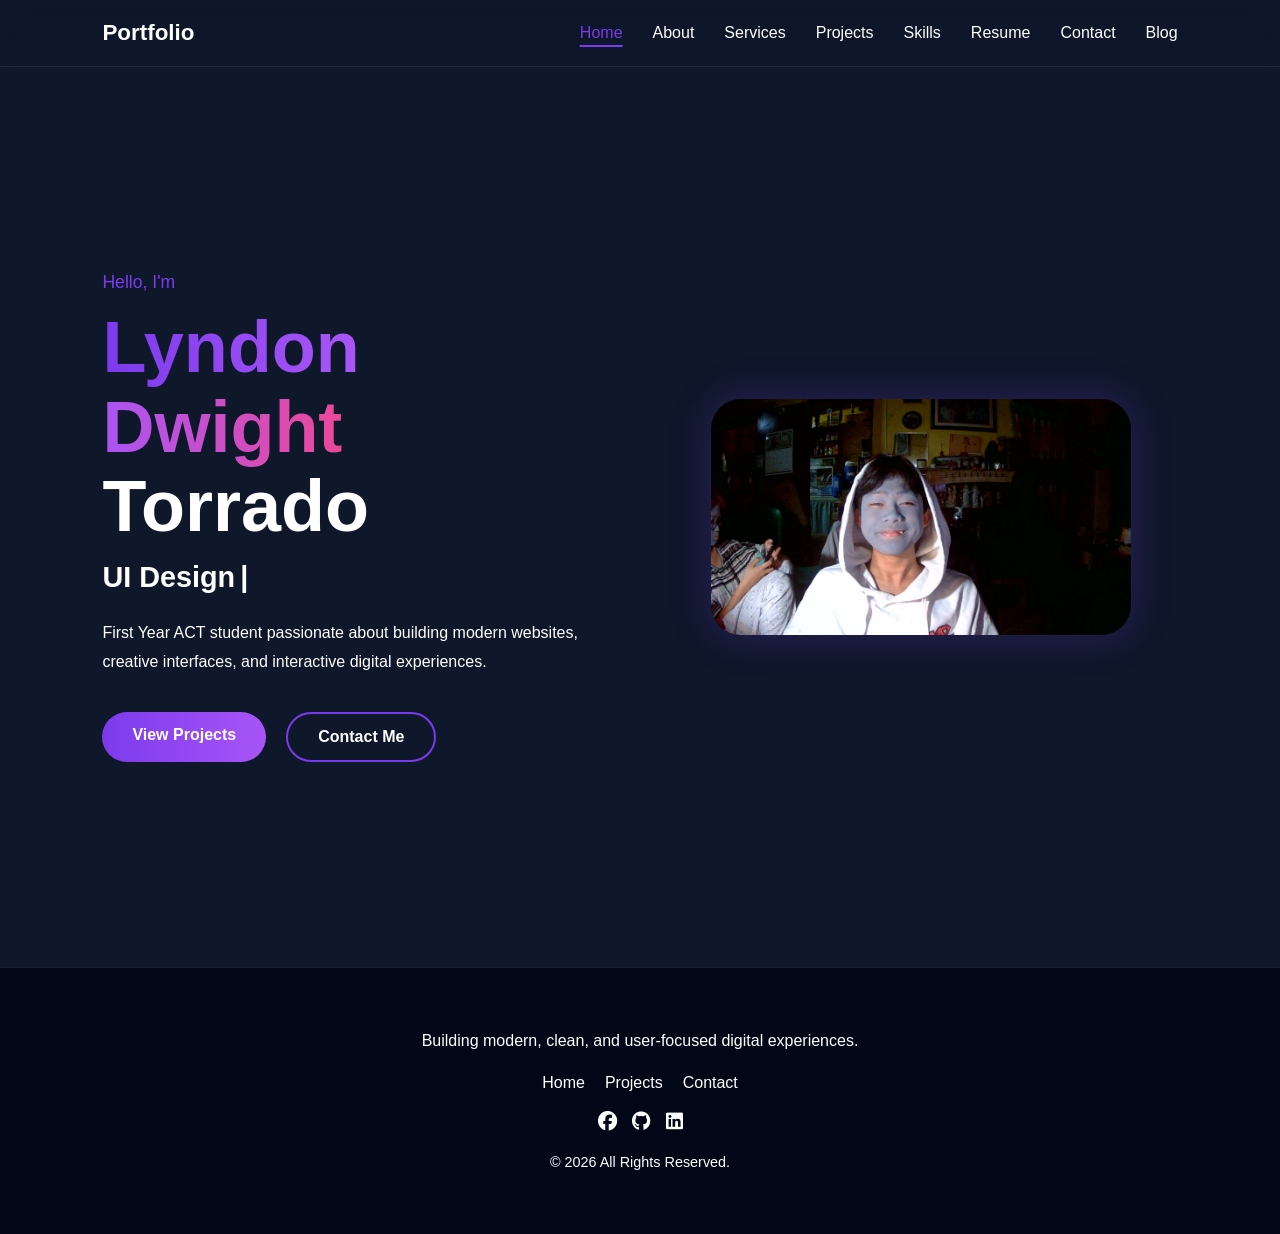
==== index.html @ 97242771 "Initial commit" ====
<!DOCTYPE html>
<html lang="en">
<head>
  <meta charset="UTF-8">
  <meta name="viewport" content="width=device-width, initial-scale=1.0">
  <title>Document</title>
  <link rel="stylesheet" href="css/index.css">
  <link rel="stylesheet" href="css/footer.css">
  <link rel="stylesheet" href="css/navbar.css">
  <link rel="stylesheet" href="css/main.css">
  <link rel="stylesheet" href="https://cdnjs.cloudflare.com/ajax/libs/font-awesome/6.5.0/css/all.min.css">
</head>
<body>

  <nav class="navbar">
    <div class="nav-logo">
        <a href="index.html">Portfolio</a>
    </div>

    <ul class="nav-menu">
        <li><a href="index.html" class="nav-link">Home</a></li>
        <li><a href="about.html" class="nav-link">About</a></li>
        <li><a href="services.html" class="nav-link">Services</a></li>
        <li><a href="projects.html" class="nav-link">Projects</a></li>
        <li><a href="skills.html" class="nav-link">Skills</a></li>
        <li><a href="resume.html" class="nav-link">Resume</a></li>
        <li><a href="contact.html" class="nav-link">Contact</a></li>
        <li><a href="blog.html">Blog</a></li>
    </ul>
  </nav>

  <section class="hero">
      <!-- LEFT SIDE -->
      <div class="hero-content">
          <p class="hero-greeting">
              Hello, I'm
          </p>

          <h1>
              <span>Lyndon Dwight</span><br>
              Torrado
          </h1>

          <h2 id="typing-text">Frontend Developer & UI Designer</h2>

          <p class="hero-description">
              First Year ACT student passionate about building modern websites,
              creative interfaces, and interactive digital experiences.
          </p>

          <div class="hero-buttons">

              <a href="projects.html" class="btn primary-btn">
                  View Projects
              </a>

              <a href="contact.html" class="btn secondary-btn">
                  Contact Me
              </a>
          </div>
      </div>

      <!-- RIGHT SIDE -->
      <div class="hero-image">
          <img src="images/profile.jpg" alt="Lyndon">
      </div>
  </section>



<footer class="footer">

    <div class="footer-content">

        <p>Building modern, clean, and user-focused digital experiences.</p>

        <div class="footer-links">
            <a href="index.html">Home</a>
            <a href="projects.html">Projects</a>
            <a href="contact.html">Contact</a>
        </div>

        <div class="footer-social">

            <i class="fa-brands fa-facebook"></i>
            <i class="fa-brands fa-github"></i>
            <i class="fa-brands fa-linkedin"></i>

        </div>

        <p class="copyright">
            © 2026 All Rights Reserved.
        </p>

    </div>

</footer>

  <script src="js/typing.js"></script>
  <script src="js/loadComponents.js"></script>
  <script src="js/navbar.js"></script>
</body>
</html>
---- css/index.css ----
/* HERO */
.hero{
    min-height: 100vh;

    padding: 0 8%;

    display: flex;
    justify-content: space-between;
    align-items: center;

    gap: 50px;

    position: relative;
}

/* LEFT SIDE */
.hero-content{
    flex: 1;
}

/* GREETING */
.hero-greeting{
    font-size: 1.1rem;

    color: var(--primary-color);

    margin-bottom: 15px;
}

/* NAME */
.hero-content h1{
    font-size: 4.5rem;

    line-height: 1.1;

    margin-bottom: 15px;
}

/* GRADIENT NAME */
.hero-content h1 span{

    background: linear-gradient(
        90deg,
        #7c3aed,
        #a855f7,
        #ec4899
    );

    background-clip: text;
    -webkit-background-clip: text;

    color: transparent;
}

/* TITLE */
.hero-content h2{
    font-size: 1.8rem;

    color: var(--gray-text);

    margin-bottom: 25px;
}

/* DESCRIPTION */
.hero-description{
    max-width: 550px;

    line-height: 1.8;

    margin-bottom: 35px;
}

/* BUTTONS */
.hero-buttons{
    display: flex;

    gap: 20px;
}

.btn{
    padding: 14px 30px;

    border-radius: 50px;

    font-weight: 600;

    transition: 0.3s ease;
}

/* PRIMARY */
.primary-btn{
    background: linear-gradient(
        90deg,
        #7c3aed,
        #a855f7
    );
}

/* SECONDARY */
.secondary-btn{
    border: 2px solid var(--primary-color);
}

/* HOVER */
.btn:hover{
    transform: translateY(-5px);

    box-shadow: 0 10px 25px rgba(124,58,237,0.3);
}

/* IMAGE */
.hero-image{
    flex: 1;

    display: flex;
    justify-content: center;

    position: relative;
}

.hero-image img{
    width: 420px;

    border-radius: 30px;

    box-shadow: 0 0 40px rgba(124,58,237,0.25);
}

#typing-text::after{
    content: "|";

    margin-left: 5px;

    animation: blink 0.8s infinite;
}

@keyframes blink{

    0%,100%{
        opacity: 1;
    }

    50%{
        opacity: 0;
    }

}
---- css/footer.css ----
/* FOOTER */
.footer{
    width: 100%;
    padding: 60px 8%;

    background: rgba(2, 6, 23, 0.9);

    border-top: 1px solid rgba(255,255,255,0.08);
}

/* CONTENT WRAPPER */
.footer-content{
    display: flex;
    flex-direction: column;
    align-items: center;
    text-align: center;

    gap: 20px;
}

/* TITLE */
.footer-content h3{
    font-size: 1.5rem;
    font-weight: 700;
}

/* TEXT */
.footer-content p{
    color: var(--gray-text);
    max-width: 500px;
    line-height: 1.6;
}

/* LINKS */
.footer-links{
    display: flex;
    gap: 20px;
}

.footer-links a{
    color: var(--light-text);
    transition: 0.3s ease;
}

.footer-links a:hover{
    color: var(--primary-color);
}

/* SOCIAL ICONS (if you add later) */
.footer-social{
    display: flex;
    gap: 15px;
}

.footer-social i{
    font-size: 1.2rem;
    cursor: pointer;
    transition: 0.3s ease;
}

.footer-social i:hover{
    color: var(--primary-color);
    transform: translateY(-3px);
}

/* COPYRIGHT */
.copyright{
    font-size: 0.9rem;
    color: var(--gray-text);
}
---- css/navbar.css ----
/* NAVBAR */
.navbar{
    width: 100%;
    padding: 20px 8%;

    display: flex;
    justify-content: space-between;
    align-items: center;

    position: sticky;
    top: 0;

    background: rgba(15, 23, 42, 0.65);

    backdrop-filter: blur(12px);
    -webkit-backdrop-filter: blur(12px);

    border-bottom: 1px solid rgba(255,255,255,0.08);

    z-index: 1000;

    transition: 0.3s ease;
}

/* LOGO */
.nav-logo a{
    font-size: 1.4rem;
    font-weight: 700;
}

/* MENU */
.nav-menu{
    display: flex;
    gap: 30px;
}

/* NAV LINKS */
.nav-menu a{
    position: relative;

    font-size: 1rem;
    font-weight: 500;

    transition: 0.3s ease;
}

/* TEXT HOVER */
.nav-menu a:hover{
    color: var(--primary-color);
}

/* UNDERLINE EFFECT */
.nav-menu a::before{
    content: "";

    position: absolute;

    width: 0;
    height: 2px;

    left: 50%;
    bottom: -6px;

    background: var(--primary-color);

    transform: translateX(-50%);

    transition: 0.3s ease;
}

/* ON HOVER */
.nav-menu a:hover::before{
    width: 100%;
}

/* SCROLL EFFECT */
.navbar.scrolled{
    padding: 15px 8%;

    background: rgba(15, 23, 42, 0.85);

    box-shadow: 0 4px 20px rgba(0,0,0,0.25);
}

.nav-link.active{
    color: var(--primary-color);
}

.nav-link.active::before{
    width: 100%;
}

.menu-toggle{
    display: none;

    font-size: 2rem;
    cursor: pointer;
}

/* MOBILE */
@media (max-width: 768px){

    .menu-toggle{
        display: block;
    }

    .nav-menu{

        position: absolute;

        top: 100%;
        left: 0;

        width: 100%;

        flex-direction: column;
        align-items: center;

        background: rgba(15,23,42,0.95);

        padding: 20px 0;

        display: none;
    }

    .nav-menu.show{
        display: flex;
    }

}
---- css/main.css ----
/* Reset */
*{
    margin: 0;
    padding: 0;
    box-sizing: border-box;
}

/* Variables */
:root{
    --primary-color: #7c3aed;
    --secondary-color: #0f172a;
    --text-color: #ffffff;
    --gray-color: #94a3b8;

    --main-font: 'Poppins', sans-serif;
}

/* Body */
body{
    background: var(--secondary-color);
    color: var(--text-color);
    font-family: var(--main-font);
    overflow-x: hidden;
}

/* Links */
a{
    text-decoration: none;
    color: inherit;
}

/* List */
ul{
    list-style: none;
}
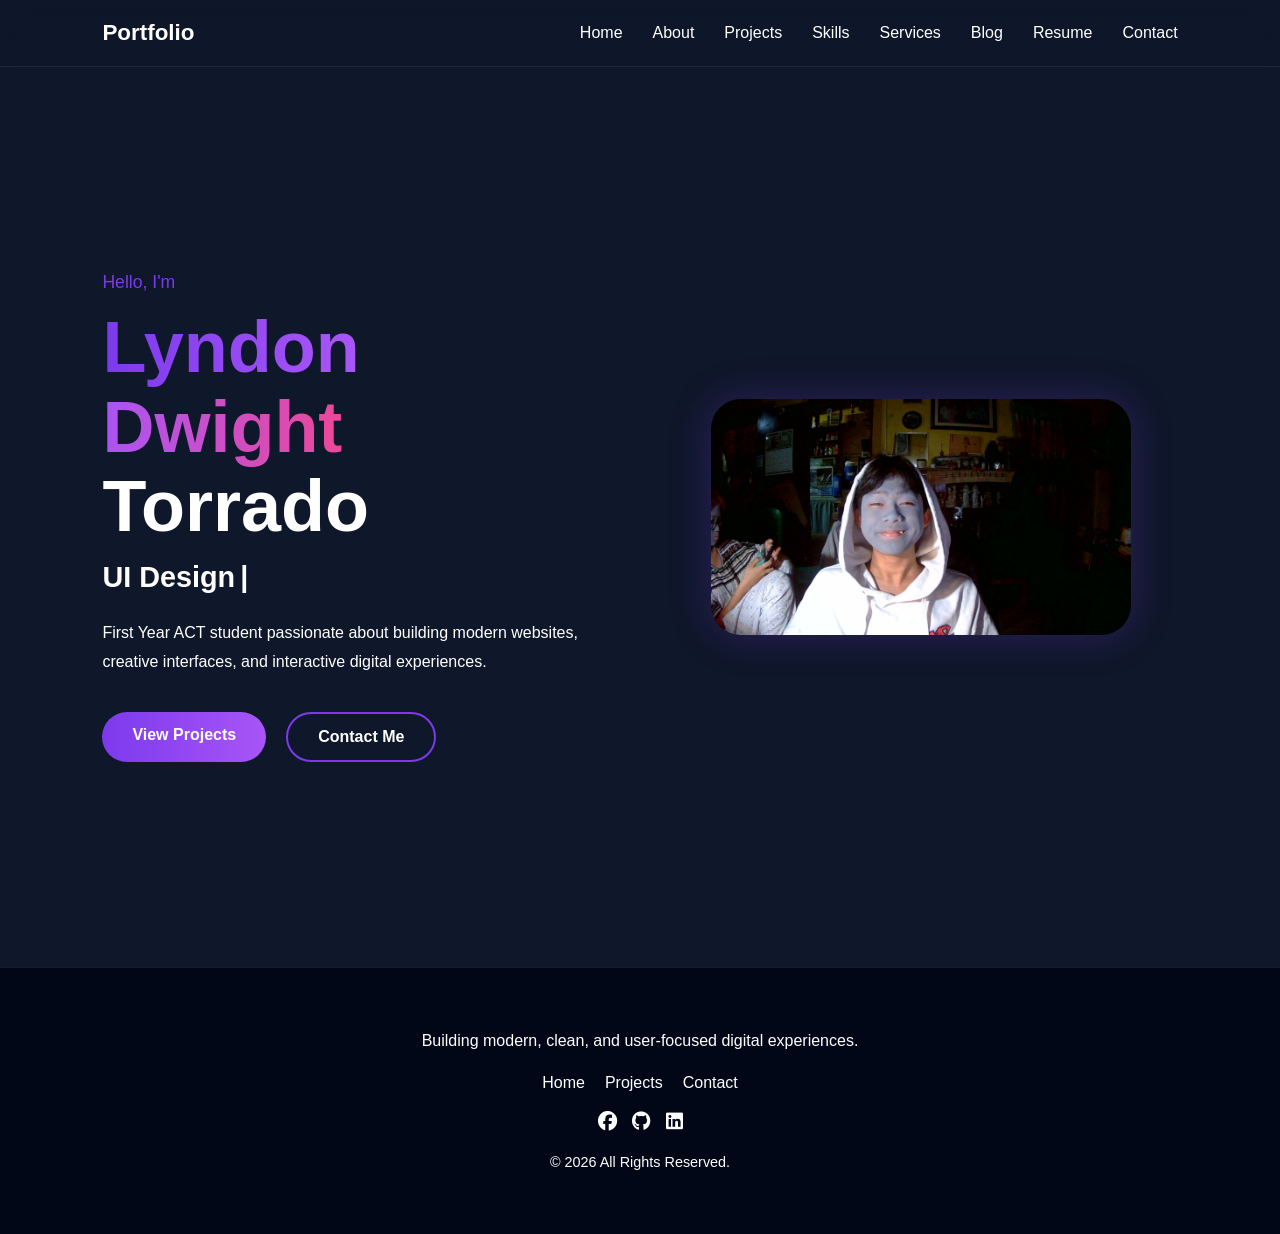
==== commit 289987d0: "navbar responsiveness" ====
--- a/index.html
+++ b/index.html
@@ -9,25 +9,32 @@
   <link rel="stylesheet" href="css/navbar.css">
   <link rel="stylesheet" href="css/main.css">
   <link rel="stylesheet" href="https://cdnjs.cloudflare.com/ajax/libs/font-awesome/6.5.0/css/all.min.css">
+  <meta name="viewport" content="width=device-width, initial-scale=1.0">
 </head>
 <body>
 
-  <nav class="navbar">
-    <div class="nav-logo">
-        <a href="index.html">Portfolio</a>
-    </div>
+    <nav class="navbar">
+        <div class="nav-logo">
+            <a href="index.html">
+                Portfolio
+            </a>
+        </div>
 
-    <ul class="nav-menu">
-        <li><a href="index.html" class="nav-link">Home</a></li>
-        <li><a href="about.html" class="nav-link">About</a></li>
-        <li><a href="services.html" class="nav-link">Services</a></li>
-        <li><a href="projects.html" class="nav-link">Projects</a></li>
-        <li><a href="skills.html" class="nav-link">Skills</a></li>
-        <li><a href="resume.html" class="nav-link">Resume</a></li>
-        <li><a href="contact.html" class="nav-link">Contact</a></li>
-        <li><a href="blog.html">Blog</a></li>
-    </ul>
-  </nav>
+        <ul class="nav-menu">
+            <li><a href="index.html">Home</a></li>
+            <li><a href="about.html">About</a></li>
+            <li><a href="projects.html">Projects</a></li>
+            <li><a href="skills.html">Skills</a></li>
+            <li><a href="services.html">Services</a></li>
+            <li><a href="blog.html">Blog</a></li>
+            <li><a href="resume.html">Resume</a></li>
+            <li><a href="contact.html">Contact</a></li>
+        </ul>
+
+        <div class="menu-toggle">
+            <i class="fa-solid fa-bars"></i>
+        </div>
+    </nav>
 
   <section class="hero">
       <!-- LEFT SIDE -->
--- a/css/navbar.css
+++ b/css/navbar.css
@@ -90,20 +90,28 @@
     width: 100%;
 }
 
+/* MENU BUTTON */
 .menu-toggle{
     display: none;
 
-    font-size: 2rem;
+    font-size: 1.8rem;
+
     cursor: pointer;
 }
 
 /* MOBILE */
 @media (max-width: 768px){
 
+    .navbar{
+        padding: 20px 5%;
+    }
+
+    /* SHOW BUTTON */
     .menu-toggle{
         display: block;
     }
 
+    /* MOBILE MENU */
     .nav-menu{
 
         position: absolute;
@@ -113,17 +121,21 @@
 
         width: 100%;
 
+        background: rgba(15,23,42,0.98);
+
         flex-direction: column;
+
         align-items: center;
 
-        background: rgba(15,23,42,0.95);
+        gap: 25px;
 
-        padding: 20px 0;
+        padding: 30px 0;
 
         display: none;
     }
 
-    .nav-menu.show{
+    /* ACTIVE MENU */
+    .nav-menu.active{
         display: flex;
     }
 
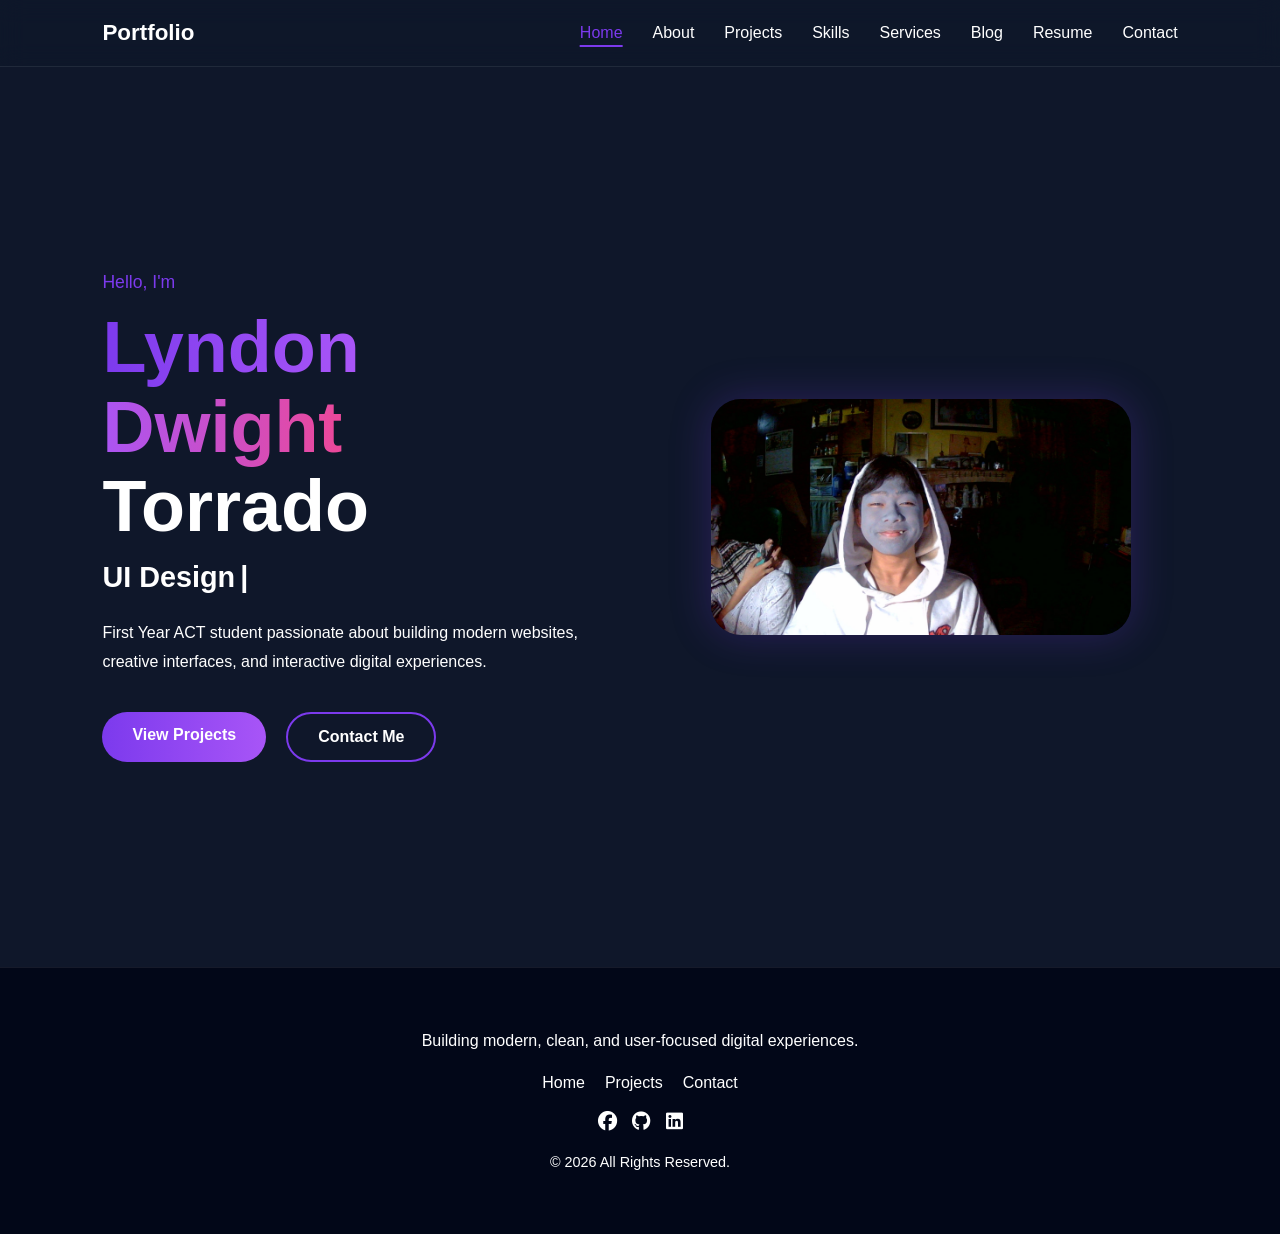
==== commit 0fc8d545: "index responsive" ====
--- a/index.html
+++ b/index.html
@@ -21,7 +21,7 @@
         </div>
 
         <ul class="nav-menu">
-            <li><a href="index.html">Home</a></li>
+            <li><a href="index.html" class="nav-link">Home</a></li>
             <li><a href="about.html">About</a></li>
             <li><a href="projects.html">Projects</a></li>
             <li><a href="skills.html">Skills</a></li>
--- a/css/index.css
+++ b/css/index.css
@@ -144,4 +144,54 @@
         opacity: 0;
     }
 
+}
+
+@media (max-width: 768px){
+
+    .hero{
+
+        flex-direction: column-reverse;
+
+        justify-content: center;
+
+        text-align: center;
+
+        padding: 120px 8% 60px;
+
+    }
+
+    .hero-content h1{
+
+        font-size: 3rem;
+
+    }
+
+    .hero-content h2{
+
+        font-size: 1.3rem;
+
+    }
+
+    .hero-description{
+
+        max-width: 100%;
+
+    }
+
+    /* BUTTONS */
+    .hero-buttons{
+
+        justify-content: center;
+
+        flex-wrap: wrap;
+
+    }
+
+    /* IMAGE */
+    .hero-image img{
+
+        width: 280px;
+
+    }
+
 }
--- a/css/navbar.css
+++ b/css/navbar.css
@@ -22,19 +22,19 @@
     transition: 0.3s ease;
 }
 
-/* LOGO */
+
 .nav-logo a{
     font-size: 1.4rem;
     font-weight: 700;
 }
 
-/* MENU */
+
 .nav-menu{
     display: flex;
     gap: 30px;
 }
 
-/* NAV LINKS */
+
 .nav-menu a{
     position: relative;
 
@@ -44,12 +44,11 @@
     transition: 0.3s ease;
 }
 
-/* TEXT HOVER */
+
 .nav-menu a:hover{
     color: var(--primary-color);
 }
 
-/* UNDERLINE EFFECT */
 .nav-menu a::before{
     content: "";
 
@@ -68,12 +67,11 @@
     transition: 0.3s ease;
 }
 
-/* ON HOVER */
+
 .nav-menu a:hover::before{
     width: 100%;
 }
 
-/* SCROLL EFFECT */
 .navbar.scrolled{
     padding: 15px 8%;
 
@@ -90,7 +88,6 @@
     width: 100%;
 }
 
-/* MENU BUTTON */
 .menu-toggle{
     display: none;
 
@@ -99,44 +96,102 @@
     cursor: pointer;
 }
 
+
 /* MOBILE */
 @media (max-width: 768px){
 
     .navbar{
-        padding: 20px 5%;
+
+        display: contents;
+        
+        background: transparent;
+
+        backdrop-filter: none;
+
+        box-shadow: none;
+
+        justify-content: flex-end;
+
+        padding: 25px 5%;
+        
+        border: none;
     }
 
-    /* SHOW BUTTON */
-    .menu-toggle{
-        display: block;
+    /* HIDE LOGO */
+    .nav-logo{
+        display: none;
     }
 
-    /* MOBILE MENU */
+
+    .menu-toggle{
+
+        display: flex;
+
+        justify-content: center;
+        align-items: center;
+
+        position: fixed;
+
+        top: 20px;
+        right: 20px;
+
+        width: 50px;
+        height: 50px;
+
+        border-radius: 12px;
+
+        background: rgba(255,255,255,0.05);
+
+        border: 1px solid rgba(255,255,255,0.08);
+
+        backdrop-filter: blur(10px);
+
+        font-size: 1.5rem;
+
+        cursor: pointer;
+
+        z-index: 1001;
+
+    }
+
     .nav-menu{
 
-        position: absolute;
+        position: fixed;
 
-        top: 100%;
-        left: 0;
+        top: 0;
+        left: -100%;
 
-        width: 100%;
+        width: 200px;
+        height: 100vh;
 
-        background: rgba(15,23,42,0.98);
+        background: rgba(15,23,42,0.75);
+
+        backdrop-filter: blur(20px);
+
+        border-right: 1px solid rgba(255,255,255,0.08);
 
         flex-direction: column;
 
+        justify-content: center;
         align-items: center;
 
-        gap: 25px;
+        gap: 35px;
 
-        padding: 30px 0;
+        transition: 0.4s ease;
 
-        display: none;
+        z-index: 1000;
     }
 
-    /* ACTIVE MENU */
+    /* SHOW MENU */
     .nav-menu.active{
-        display: flex;
+        left: 0;
+    }
+
+    /* LINKS */
+    .nav-link{
+
+        font-size: 1.1rem;
+
     }
 
 }
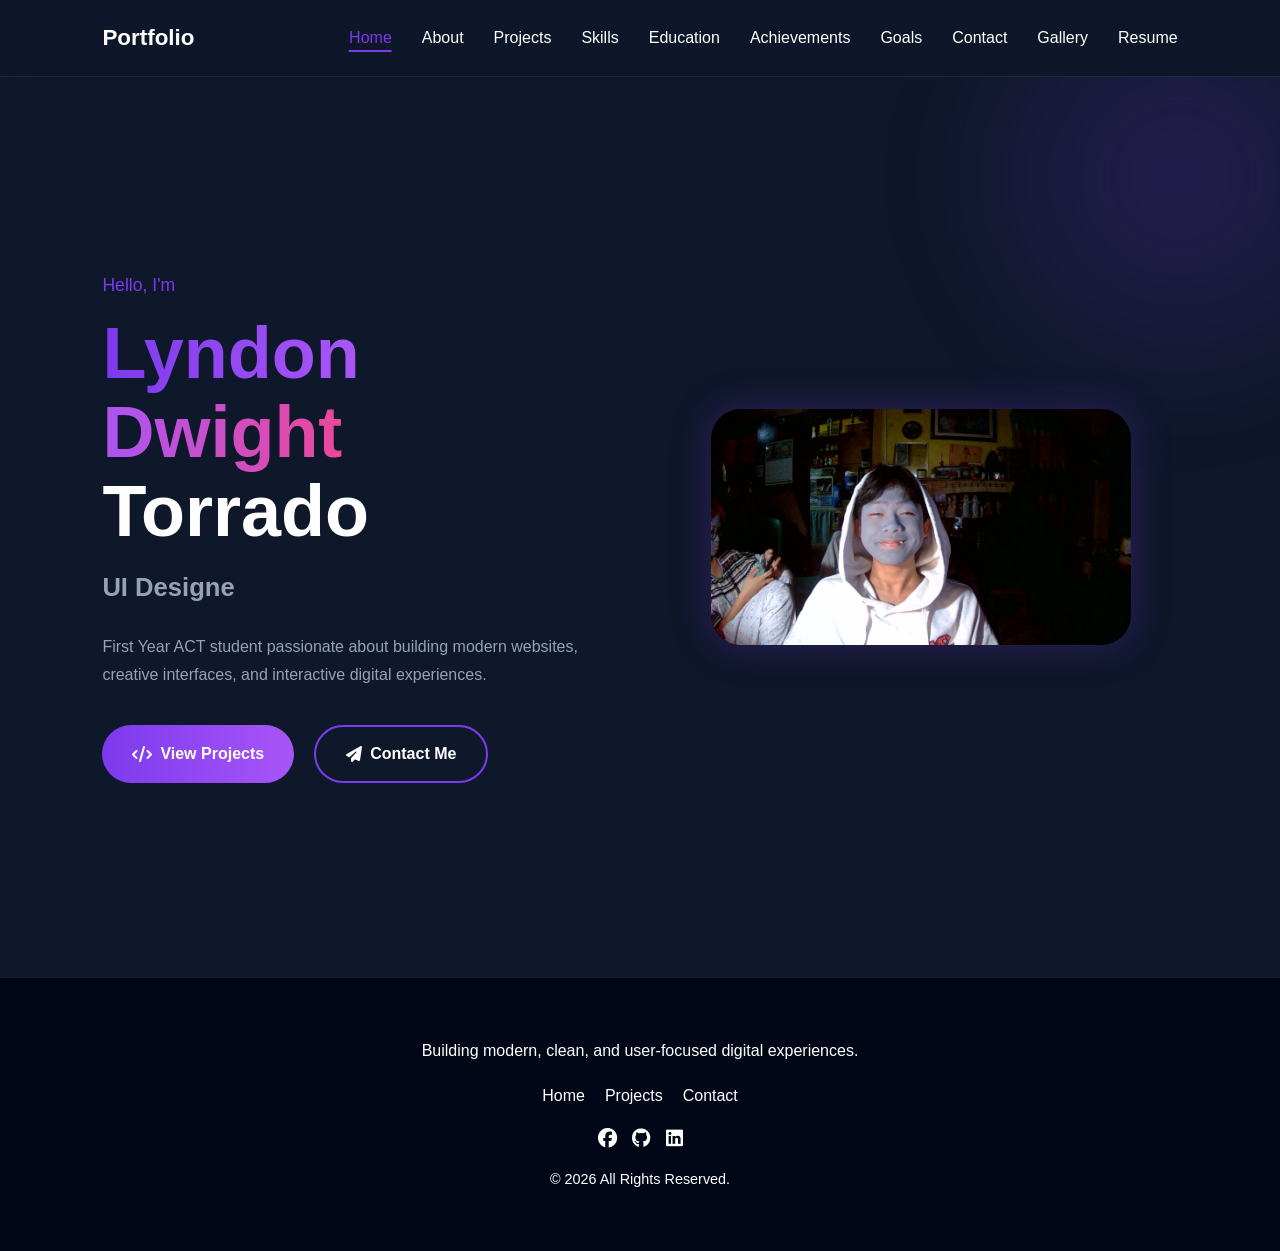
==== commit 4ecd1472: "finals" ====
--- a/index.html
+++ b/index.html
@@ -3,78 +3,89 @@
 <head>
   <meta charset="UTF-8">
   <meta name="viewport" content="width=device-width, initial-scale=1.0">
-  <title>Document</title>
+  <title>Home | Portfolio</title>
+
   <link rel="stylesheet" href="css/index.css">
   <link rel="stylesheet" href="css/footer.css">
   <link rel="stylesheet" href="css/navbar.css">
   <link rel="stylesheet" href="css/main.css">
+
   <link rel="stylesheet" href="https://cdnjs.cloudflare.com/ajax/libs/font-awesome/6.5.0/css/all.min.css">
-  <meta name="viewport" content="width=device-width, initial-scale=1.0">
 </head>
+
 <body>
 
-    <nav class="navbar">
-        <div class="nav-logo">
-            <a href="index.html">
-                Portfolio
+<!-- NAVBAR -->
+<nav class="navbar">
+    <div class="nav-logo">
+        <a href="index.html">Portfolio</a>
+    </div>
+
+    <ul class="nav-menu">
+        <li><a href="index.html" class="nav-link active">Home</a></li>
+        <li><a href="about.html">About</a></li>
+        <li><a href="projects.html">Projects</a></li>
+        <li><a href="skills.html">Skills</a></li>
+        <li><a href="education.html">Education</a></li>
+        <li><a href="achievements.html">Achievements</a></li>
+        <li><a href="goals.html">Goals</a></li>
+        <li><a href="contact.html">Contact</a></li>
+        <li><a href="gallery.html">Gallery</a></li>
+        <li><a href="resume.html">Resume</a></li>
+    </ul>
+
+    <div class="menu-toggle">
+        <i class="fa-solid fa-bars"></i>
+    </div>
+</nav>
+
+<!-- HERO -->
+<section class="hero">
+
+    <!-- BACKGROUND GLOW -->
+    <div class="hero-bg"></div>
+
+    <!-- LEFT -->
+    <div class="hero-content">
+
+        <p class="hero-greeting">Hello, I'm</p>
+
+        <h1>
+            <span>Lyndon Dwight</span><br>
+            Torrado
+        </h1>
+
+        <h2 id="typing-text" data-words="Frontend Developer|UI Designer|Student Developer"></h2>
+
+        <p class="hero-description">
+            First Year ACT student passionate about building modern websites,
+            creative interfaces, and interactive digital experiences.
+        </p>
+
+        <div class="hero-buttons">
+
+            <a href="projects.html" class="btn primary-btn">
+                <i class="fa-solid fa-code"></i>
+                View Projects
             </a>
+
+            <a href="contact.html" class="btn secondary-btn">
+                <i class="fa-solid fa-paper-plane"></i>
+                Contact Me
+            </a>
+
         </div>
 
-        <ul class="nav-menu">
-            <li><a href="index.html" class="nav-link">Home</a></li>
-            <li><a href="about.html">About</a></li>
-            <li><a href="projects.html">Projects</a></li>
-            <li><a href="skills.html">Skills</a></li>
-            <li><a href="services.html">Services</a></li>
-            <li><a href="blog.html">Blog</a></li>
-            <li><a href="resume.html">Resume</a></li>
-            <li><a href="contact.html">Contact</a></li>
-        </ul>
+    </div>
 
-        <div class="menu-toggle">
-            <i class="fa-solid fa-bars"></i>
-        </div>
-    </nav>
+    <!-- RIGHT -->
+    <div class="hero-image">
+        <img src="images/profile.jpg" alt="Lyndon">
+    </div>
 
-  <section class="hero">
-      <!-- LEFT SIDE -->
-      <div class="hero-content">
-          <p class="hero-greeting">
-              Hello, I'm
-          </p>
+</section>
 
-          <h1>
-              <span>Lyndon Dwight</span><br>
-              Torrado
-          </h1>
-
-          <h2 id="typing-text">Frontend Developer & UI Designer</h2>
-
-          <p class="hero-description">
-              First Year ACT student passionate about building modern websites,
-              creative interfaces, and interactive digital experiences.
-          </p>
-
-          <div class="hero-buttons">
-
-              <a href="projects.html" class="btn primary-btn">
-                  View Projects
-              </a>
-
-              <a href="contact.html" class="btn secondary-btn">
-                  Contact Me
-              </a>
-          </div>
-      </div>
-
-      <!-- RIGHT SIDE -->
-      <div class="hero-image">
-          <img src="images/profile.jpg" alt="Lyndon">
-      </div>
-  </section>
-
-
-
+<!-- FOOTER -->
 <footer class="footer">
 
     <div class="footer-content">
@@ -88,23 +99,19 @@
         </div>
 
         <div class="footer-social">
-
             <i class="fa-brands fa-facebook"></i>
             <i class="fa-brands fa-github"></i>
             <i class="fa-brands fa-linkedin"></i>
-
         </div>
 
-        <p class="copyright">
-            © 2026 All Rights Reserved.
-        </p>
+        <p class="copyright">© 2026 All Rights Reserved.</p>
 
     </div>
 
 </footer>
 
-  <script src="js/typing.js"></script>
-  <script src="js/loadComponents.js"></script>
-  <script src="js/navbar.js"></script>
+<script src="js/typing.js"></script>
+<script src="js/navbar.js"></script>
+
 </body>
 </html>
--- a/css/index.css
+++ b/css/index.css
@@ -11,187 +11,135 @@
     gap: 50px;
 
     position: relative;
+    overflow: hidden;
 }
 
-/* LEFT SIDE */
+/* BACKGROUND GLOW */
+.hero-bg{
+    position: absolute;
+    width: 600px;
+    height: 600px;
+
+    background: radial-gradient(circle, rgba(124,58,237,0.2), transparent 60%);
+    top: -200px;
+    right: -200px;
+
+    filter: blur(40px);
+    z-index: 0;
+}
+
+/* LEFT */
 .hero-content{
     flex: 1;
+    z-index: 1;
 }
 
 /* GREETING */
 .hero-greeting{
     font-size: 1.1rem;
-
     color: var(--primary-color);
-
     margin-bottom: 15px;
 }
 
 /* NAME */
 .hero-content h1{
     font-size: 4.5rem;
-
     line-height: 1.1;
-
     margin-bottom: 15px;
 }
 
 /* GRADIENT NAME */
 .hero-content h1 span{
-
-    background: linear-gradient(
-        90deg,
-        #7c3aed,
-        #a855f7,
-        #ec4899
-    );
-
+    background: linear-gradient(90deg,#7c3aed,#a855f7,#ec4899);
     background-clip: text;
     -webkit-background-clip: text;
-
     color: transparent;
 }
 
-/* TITLE */
+/* TYPING */
 .hero-content h2{
-    font-size: 1.8rem;
-
-    color: var(--gray-text);
-
+    font-size: 1.6rem;
+    color: var(--gray-color);
     margin-bottom: 25px;
+    min-height: 30px;
 }
 
 /* DESCRIPTION */
 .hero-description{
     max-width: 550px;
-
     line-height: 1.8;
-
     margin-bottom: 35px;
+    color: var(--gray-color);
 }
 
 /* BUTTONS */
 .hero-buttons{
     display: flex;
-
     gap: 20px;
 }
 
+/* BUTTON BASE */
 .btn{
     padding: 14px 30px;
-
     border-radius: 50px;
-
     font-weight: 600;
-
     transition: 0.3s ease;
+    display: inline-flex;
+    align-items: center;
+    gap: 8px;
 }
 
 /* PRIMARY */
 .primary-btn{
-    background: linear-gradient(
-        90deg,
-        #7c3aed,
-        #a855f7
-    );
+    background: linear-gradient(90deg,#7c3aed,#a855f7);
+    color: white;
 }
 
 /* SECONDARY */
 .secondary-btn{
     border: 2px solid var(--primary-color);
+    color: white;
 }
 
 /* HOVER */
 .btn:hover{
     transform: translateY(-5px);
-
     box-shadow: 0 10px 25px rgba(124,58,237,0.3);
 }
 
 /* IMAGE */
 .hero-image{
     flex: 1;
-
     display: flex;
     justify-content: center;
-
-    position: relative;
+    z-index: 1;
 }
 
 .hero-image img{
     width: 420px;
-
     border-radius: 30px;
-
     box-shadow: 0 0 40px rgba(124,58,237,0.25);
 }
 
-#typing-text::after{
-    content: "|";
-
-    margin-left: 5px;
-
-    animation: blink 0.8s infinite;
-}
-
-@keyframes blink{
-
-    0%,100%{
-        opacity: 1;
-    }
-
-    50%{
-        opacity: 0;
-    }
-
-}
-
+/* RESPONSIVE */
 @media (max-width: 768px){
 
     .hero{
-
         flex-direction: column-reverse;
-
-        justify-content: center;
-
         text-align: center;
-
         padding: 120px 8% 60px;
-
     }
 
     .hero-content h1{
-
         font-size: 3rem;
-
     }
 
-    .hero-content h2{
-
-        font-size: 1.3rem;
-
+    .hero-image img{
+        width: 280px;
     }
 
-    .hero-description{
-
-        max-width: 100%;
-
+    .hero-buttons{
+        justify-content: center;
+        flex-wrap: wrap;
     }
-
-    /* BUTTONS */
-    .hero-buttons{
-
-        justify-content: center;
-
-        flex-wrap: wrap;
-
-    }
-
-    /* IMAGE */
-    .hero-image img{
-
-        width: 280px;
-
-    }
-
 }
--- a/css/main.css
+++ b/css/main.css
@@ -21,6 +21,7 @@
     color: var(--text-color);
     font-family: var(--main-font);
     overflow-x: hidden;
+    line-height: 1.6;
 }
 
 /* Links */
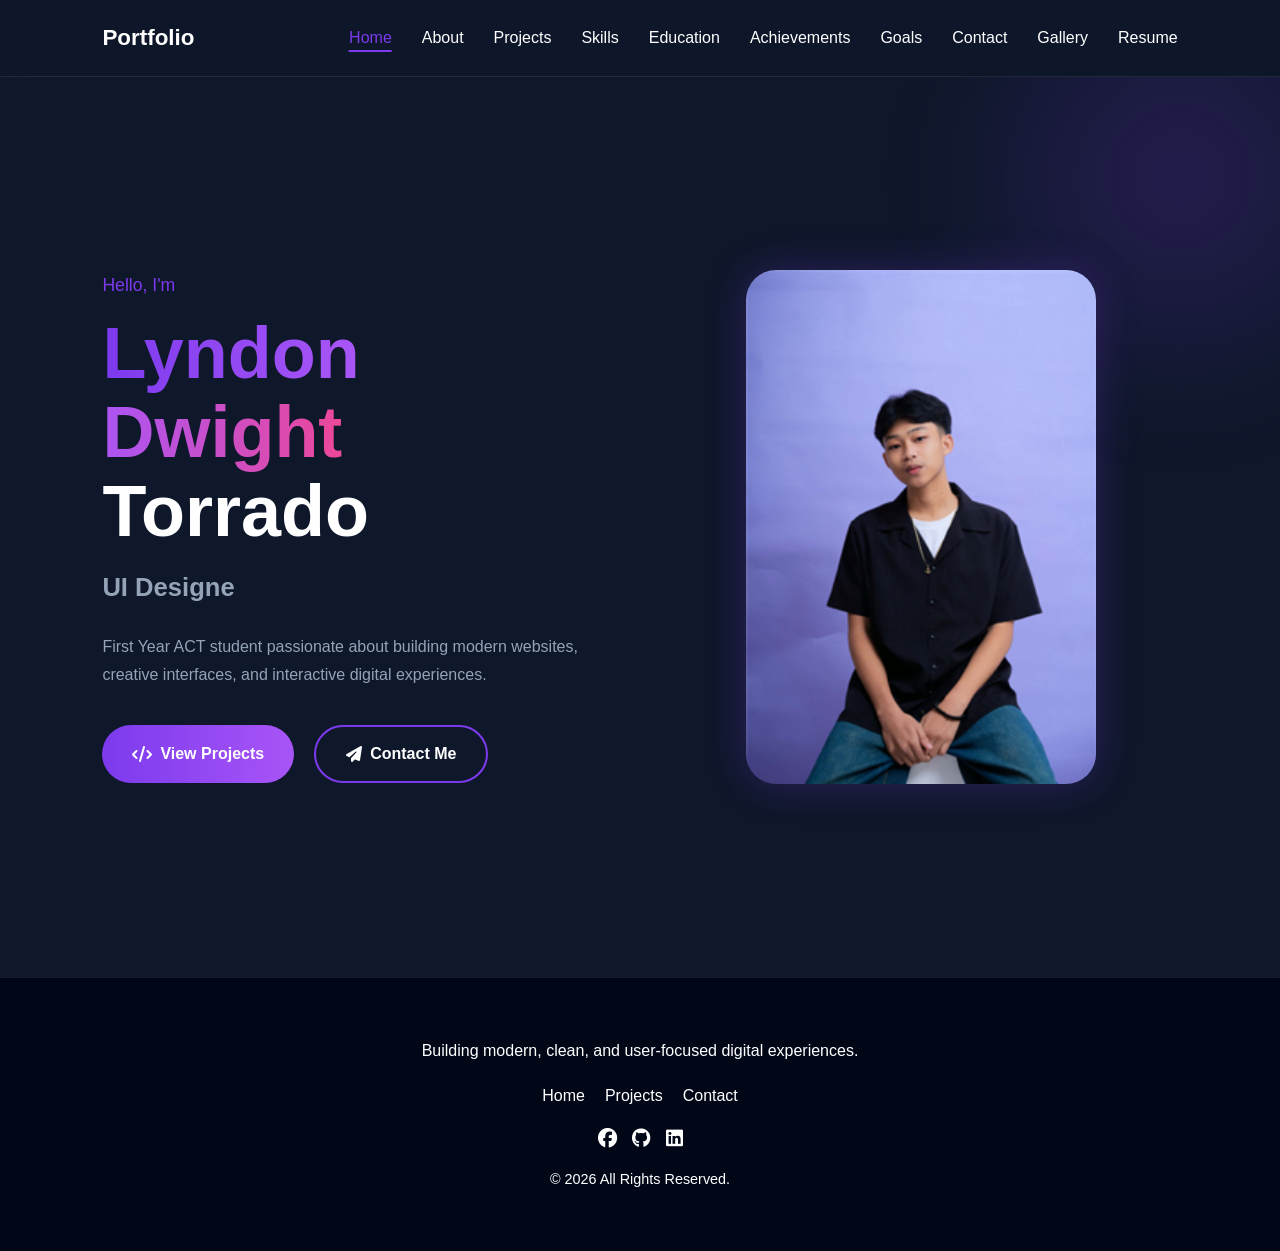
==== commit a9c04b68: "iamges" ====
--- a/index.html
+++ b/index.html
@@ -80,7 +80,7 @@
 
     <!-- RIGHT -->
     <div class="hero-image">
-        <img src="images/profile.jpg" alt="Lyndon">
+        <img src="images/profile.png" alt="Lyndon">
     </div>
 
 </section>
--- a/css/index.css
+++ b/css/index.css
@@ -116,7 +116,7 @@
 }
 
 .hero-image img{
-    width: 420px;
+    width: 350px;
     border-radius: 30px;
     box-shadow: 0 0 40px rgba(124,58,237,0.25);
 }
